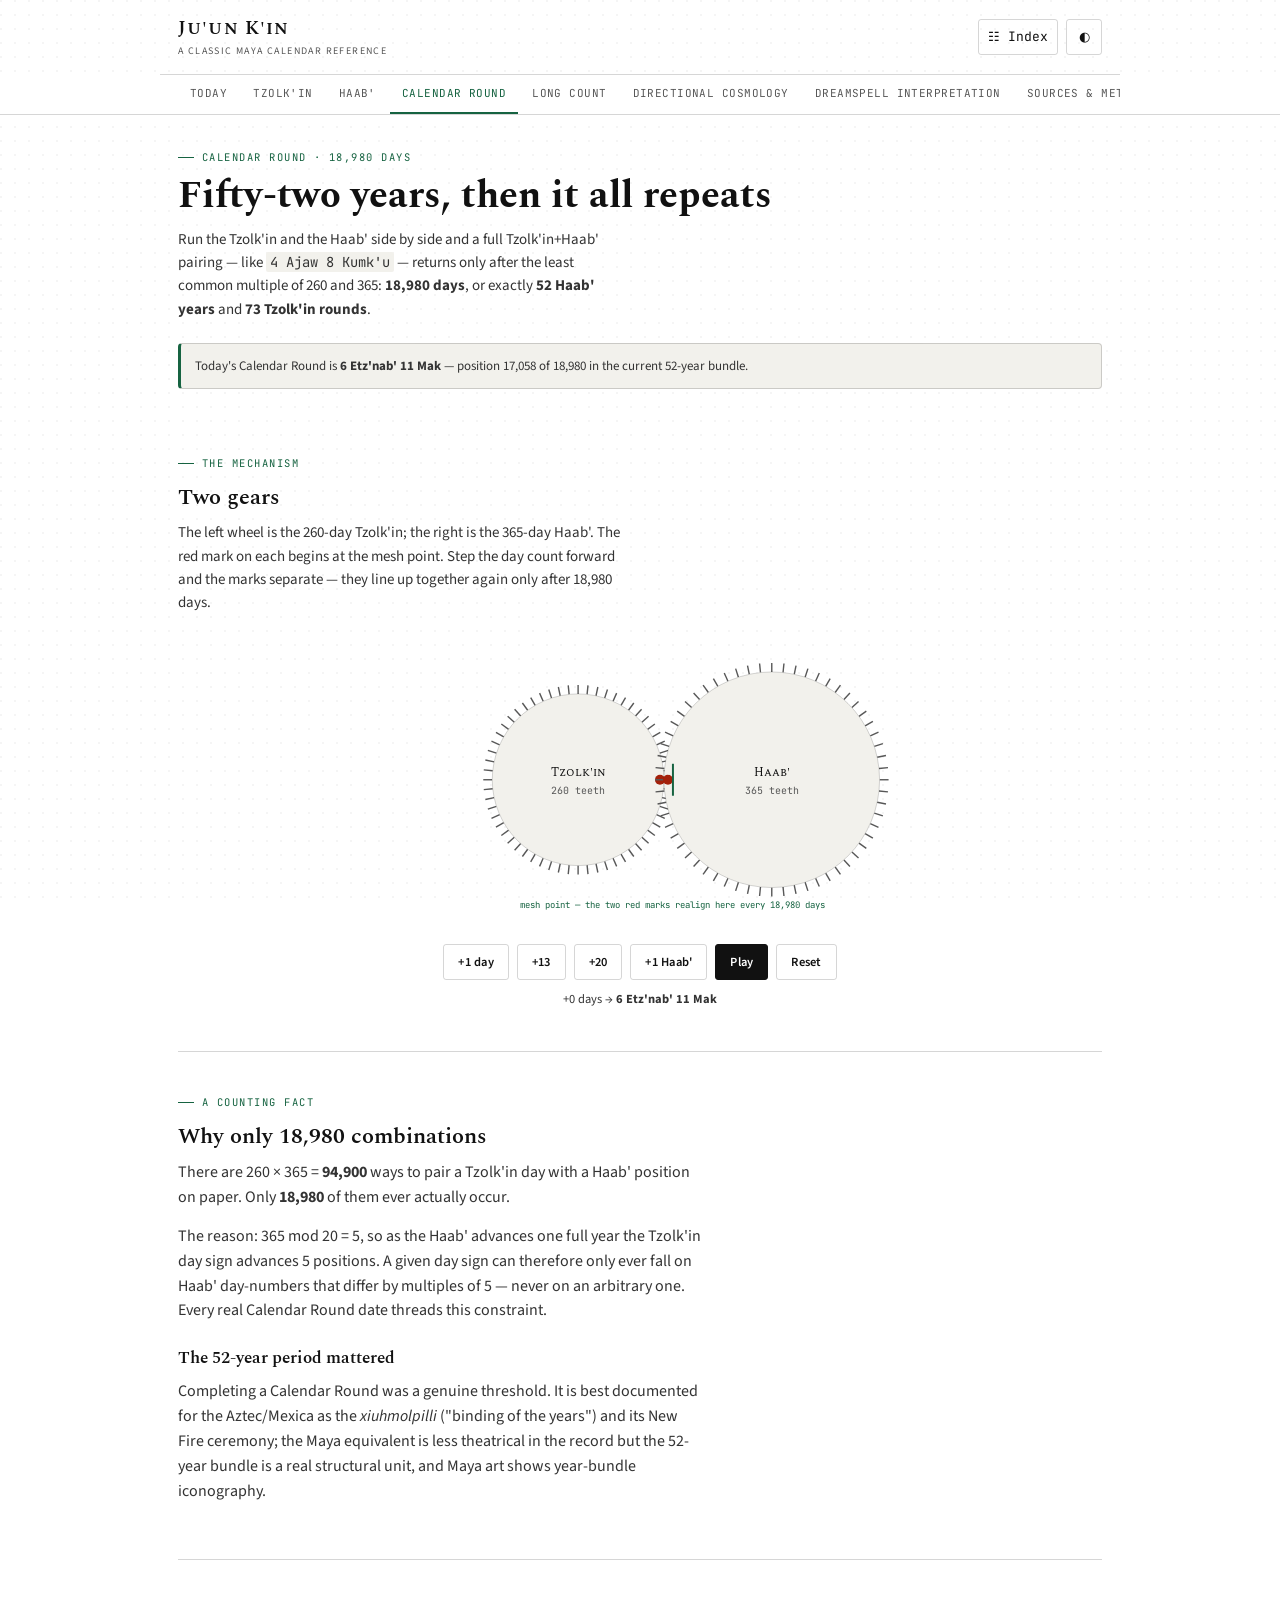
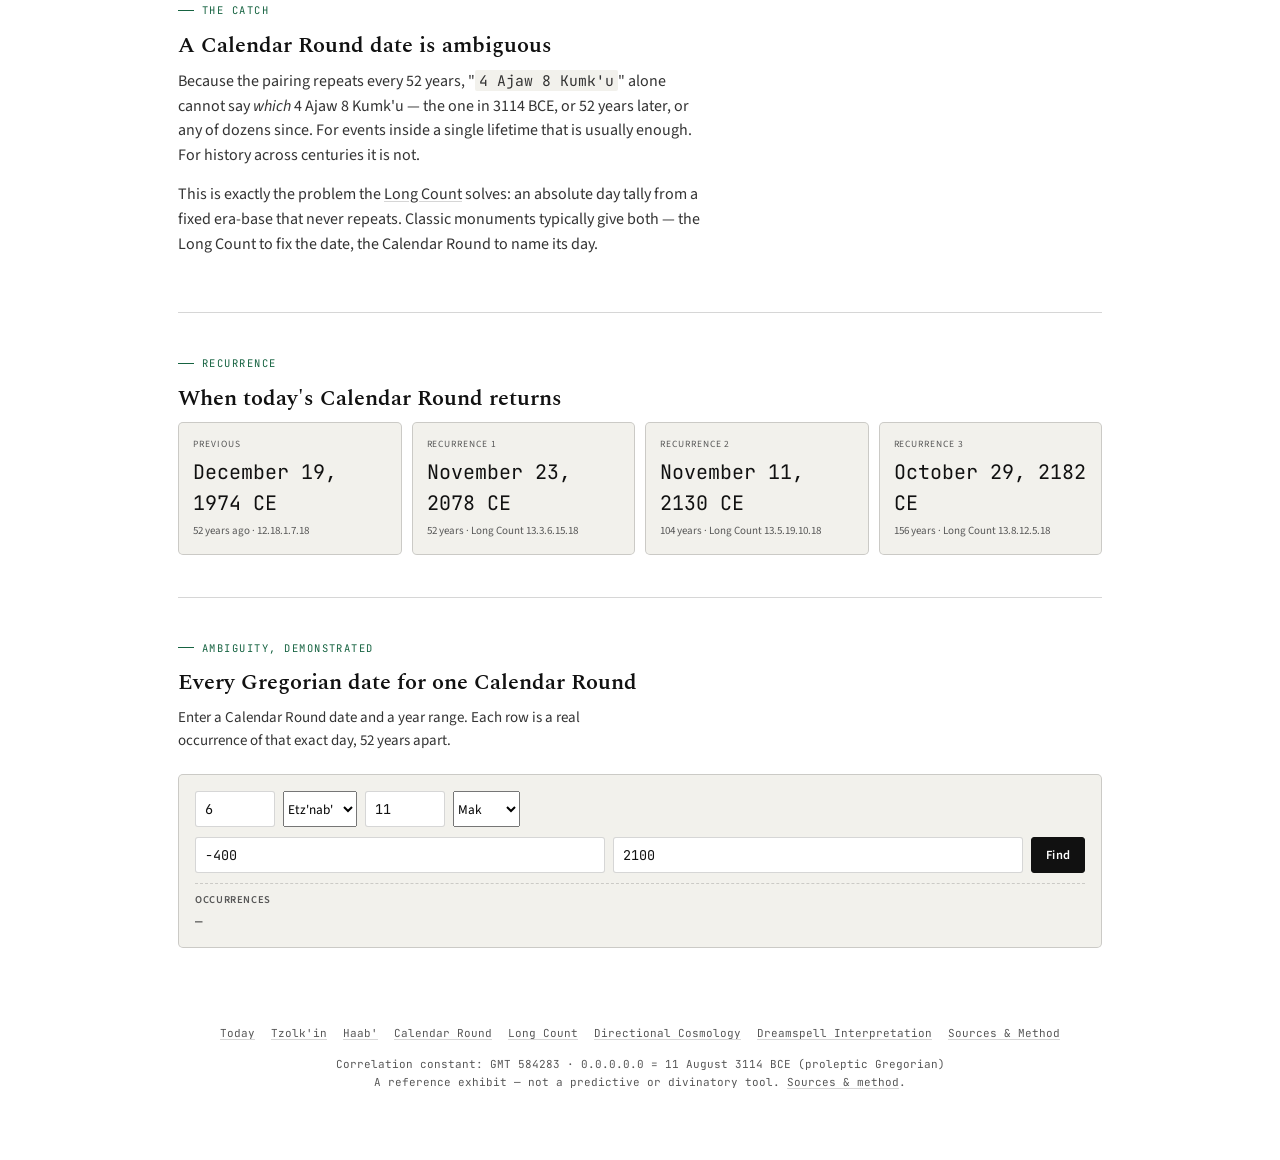
==== calendar-round.html @ 4c9ce661 "Rebuild as a multi-page site with shared assets Split the single index.html into eight pages sharing" ====
<!DOCTYPE html>
<html lang="en">
<head>
<meta charset="UTF-8">
<meta name="viewport" content="width=device-width, initial-scale=1.0, viewport-fit=cover">
<title>The Calendar Round — 52 Years of Meshed Cycles — Ju'un K'in</title>
<meta name="description" content="How the 260-day Tzolk'in and 365-day Haab' mesh into an 18,980-day (52-year) Calendar Round, why a Calendar Round date is ambiguous in absolute time, and when today's combination recurs.">
<link rel="canonical" href="https://followorbounce.github.io/Maya-Calendar/calendar-round.html">
<meta name="theme-color" content="#F2F1EC">
<link rel="icon" href="assets/favicon.svg" type="image/svg+xml">
<meta property="og:type" content="article">
<meta property="og:title" content="The Calendar Round — 52 Years of Meshed Cycles">
<meta property="og:description" content="How the Tzolk'in and Haab' mesh into a 52-year cycle, why the date is ambiguous, and when today's recurs.">
<meta property="og:url" content="https://followorbounce.github.io/Maya-Calendar/calendar-round.html">
<meta property="og:site_name" content="Ju'un K'in">
<meta name="twitter:card" content="summary">
<link rel="manifest" href="manifest.webmanifest">
<link rel="preconnect" href="https://fonts.googleapis.com">
<link rel="preconnect" href="https://fonts.gstatic.com" crossorigin>
<link href="https://fonts.googleapis.com/css2?family=Spectral:wght@400;500;600;700&family=Spectral+SC:wght@500;600&family=Source+Sans+3:wght@400;500;600&family=JetBrains+Mono:wght@400;500&display=swap" rel="stylesheet">
<link rel="stylesheet" href="assets/styles.css">
<script src="assets/calendar.js"></script>
<script src="assets/site.js" defer></script>
</head>
<body data-page="calendar-round">

<div id="site-header"></div>

<main class="wrap">

  <section class="hero-intro">
    <div class="eyebrow">Calendar Round · 18,980 days</div>
    <h1 class="page-title">Fifty-two years, then it all repeats</h1>
    <p class="lede">Run the Tzolk'in and the Haab' side by side and a full Tzolk'in+Haab' pairing — like <span class="mono">4 Ajaw 8 Kumk'u</span> — returns only after the least common multiple of 260 and 365: <b>18,980 days</b>, or exactly <b>52 Haab' years</b> and <b>73 Tzolk'in rounds</b>.</p>
    <div class="callout" id="todayLine">—</div>
  </section>

  <section class="section">
    <div class="eyebrow">The mechanism</div>
    <h2 class="title">Two gears</h2>
    <p class="lede">The left wheel is the 260-day Tzolk'in; the right is the 365-day Haab'. The red mark on each begins at the mesh point. Step the day count forward and the marks separate — they line up together again only after 18,980 days.</p>
    <div class="gear-stage" id="gearStage"></div>
    <div class="gear-controls">
      <button class="btn ghost" data-step="1">+1 day</button>
      <button class="btn ghost" data-step="13">+13</button>
      <button class="btn ghost" data-step="20">+20</button>
      <button class="btn ghost" data-step="365">+1 Haab'</button>
      <button class="btn" id="gearPlay">Play</button>
      <button class="btn ghost" id="gearReset">Reset</button>
    </div>
    <div class="scale-note" id="gearNote" style="margin-top:10px">—</div>
  </section>

  <section class="section">
    <div class="eyebrow">A counting fact</div>
    <h2 class="title">Why only 18,980 combinations</h2>
    <div class="prose">
      <p>There are 260 × 365 = <b>94,900</b> ways to pair a Tzolk'in day with a Haab' position on paper. Only <b>18,980</b> of them ever actually occur.</p>
      <p>The reason: 365 mod 20 = 5, so as the Haab' advances one full year the Tzolk'in day sign advances 5 positions. A given day sign can therefore only ever fall on Haab' day-numbers that differ by multiples of 5 — never on an arbitrary one. Every real Calendar Round date threads this constraint.</p>
      <h3>The 52-year period mattered</h3>
      <p>Completing a Calendar Round was a genuine threshold. It is best documented for the Aztec/Mexica as the <em>xiuhmolpilli</em> ("binding of the years") and its New Fire ceremony; the Maya equivalent is less theatrical in the record but the 52-year bundle is a real structural unit, and Maya art shows year-bundle iconography.</p>
    </div>
  </section>

  <section class="section">
    <div class="eyebrow">The catch</div>
    <h2 class="title">A Calendar Round date is ambiguous</h2>
    <div class="prose">
      <p>Because the pairing repeats every 52 years, "<span class="mono">4 Ajaw 8 Kumk'u</span>" alone cannot say <em>which</em> 4 Ajaw 8 Kumk'u — the one in 3114 BCE, or 52 years later, or any of dozens since. For events inside a single lifetime that is usually enough. For history across centuries it is not.</p>
      <p>This is exactly the problem the <a href="long-count.html">Long Count</a> solves: an absolute day tally from a fixed era-base that never repeats. Classic monuments typically give both — the Long Count to fix the date, the Calendar Round to name its day.</p>
    </div>
  </section>

  <section class="section">
    <div class="eyebrow">Recurrence</div>
    <h2 class="title">When today's Calendar Round returns</h2>
    <div class="kpi-row" id="recurRow"></div>
  </section>

  <section class="section">
    <div class="eyebrow">Ambiguity, demonstrated</div>
    <h2 class="title">Every Gregorian date for one Calendar Round</h2>
    <p class="lede">Enter a Calendar Round date and a year range. Each row is a real occurrence of that exact day, 52 years apart.</p>
    <div class="field-card">
      <div class="field-row">
        <input type="number" id="crNum" min="1" max="13" placeholder="4" aria-label="Tzolk'in number" style="max-width:80px">
        <select id="crSign" aria-label="Tzolk'in day sign"></select>
        <input type="number" id="crDay" min="0" max="19" placeholder="8" aria-label="Haab' day" style="max-width:80px">
        <select id="crMonth" aria-label="Haab' month"></select>
      </div>
      <div class="field-row">
        <input type="number" id="crFrom" placeholder="from year, e.g. -400" aria-label="From year">
        <input type="number" id="crTo" placeholder="to year, e.g. 2100" aria-label="To year">
        <button class="btn" id="crGo">Find</button>
      </div>
      <div class="result-line" id="crOut"><b>Occurrences</b>—</div>
    </div>
  </section>

</main>

<div id="site-footer"></div>

<script>
(function () {
  var MC = window.MC;
  var tz; try { tz = Intl.DateTimeFormat().resolvedOptions().timeZone; } catch (e) { tz = 'UTC'; }
  var td = MC.todayInZone(tz);
  var R = MC.readingFromGregorian(td.y, td.m, td.d);

  document.getElementById('todayLine').innerHTML =
    "Today's Calendar Round is <b>" + MC.calendarRoundLabel(R) + "</b> — position " +
    R.crPos.toLocaleString() + " of 18,980 in the current 52-year bundle.";

  /* ---- gears ---- */
  var offset = 0; // days stepped
  var playing = null;
  function drawGears() {
    var stage = document.getElementById('gearStage');
    var w = 460, hh = 288;
    var svg = '<svg viewBox="0 0 ' + w + ' ' + hh + '" role="img" aria-label="Meshing Tzolk\'in and Haab\' gears">';
    // two wheels that mesh at a tangent point on the horizontal centre line
    var L = { cx: 168, cy: 144, r: 86, teeth: 260, dir: 1, mesh: 90 };
    var H = { cx: 168 + 86 + 108, cy: 144, r: 108, teeth: 365, dir: -1, mesh: 270 };
    function wheel(G, label) {
      var turns = (offset / G.teeth) * G.dir;       // full turns of this wheel
      var rot = turns * 360;
      var drawn = 60, g = '<g>';
      for (var i = 0; i < drawn; i++) {
        var ang = (i / drawn) * 360 + rot;
        var rad = (ang - 90) * Math.PI / 180;
        var x1 = G.cx + G.r * Math.cos(rad), y1 = G.cy + G.r * Math.sin(rad);
        var x2 = G.cx + (G.r + 9) * Math.cos(rad), y2 = G.cy + (G.r + 9) * Math.sin(rad);
        g += '<line x1="' + x1.toFixed(1) + '" y1="' + y1.toFixed(1) + '" x2="' + x2.toFixed(1) + '" y2="' + y2.toFixed(1) + '" stroke="var(--muted-soft)" stroke-width="1.4"/>';
      }
      g += '<circle cx="' + G.cx + '" cy="' + G.cy + '" r="' + G.r + '" fill="var(--panel-alt)" stroke="var(--limestone-line)"/>';
      // "home" marker (where day 0 started) — begins at the mesh point, drifts as the wheel turns
      var hr = (G.mesh + rot - 90) * Math.PI / 180;
      g += '<circle cx="' + (G.cx + (G.r - 4) * Math.cos(hr)).toFixed(1) + '" cy="' + (G.cy + (G.r - 4) * Math.sin(hr)).toFixed(1) + '" r="5" fill="var(--cinnabar)"/>';
      g += '<text x="' + G.cx + '" y="' + (G.cy - 4) + '" text-anchor="middle" font-family="var(--serif-sc)" font-size="12" fill="var(--ink)">' + label + '</text>';
      g += '<text x="' + G.cx + '" y="' + (G.cy + 14) + '" text-anchor="middle" font-family="var(--mono)" font-size="10" fill="var(--muted-soft)">' + G.teeth + ' teeth</text>';
      return g + '</g>';
    }
    svg += wheel(L, "Tzolk'in");
    svg += wheel(H, "Haab'");
    // fixed mesh marker + label
    var mx = L.cx + L.r + 9;
    svg += '<line x1="' + mx + '" y1="' + (L.cy - 16) + '" x2="' + mx + '" y2="' + (L.cy + 16) + '" stroke="var(--jade)" stroke-width="2"/>';
    svg += '<text x="' + mx + '" y="272" text-anchor="middle" font-family="var(--mono)" font-size="9" fill="var(--jade)">mesh point — the two red marks realign here every 18,980 days</text>';
    svg += '</svg>';
    stage.innerHTML = svg;
  }
  function gearNote() {
    var total = R.total + offset;
    var r = MC.readingFromTotal(total);
    var toAlign = MC.mod(-offset, 18980);
    document.getElementById('gearNote').innerHTML =
      '+' + offset.toLocaleString() + ' days → <b>' + r.tz.num + ' ' + r.tz.sign + ' ' + MC.haabLabel(r.hb) + '</b>' +
      (offset === 0 ? '' : ' · realigns with today\'s pairing in ' + toAlign.toLocaleString() + ' days (' + (toAlign / 365).toFixed(1) + ' Haab\' years)');
  }
  document.getElementById('gearStage').closest('section').addEventListener('click', function (e) {
    var b = e.target.closest('[data-step]'); if (!b) return;
    offset += +b.dataset.step; drawGears(); gearNote();
  });
  document.getElementById('gearReset').addEventListener('click', function () {
    offset = 0; stopPlay(); drawGears(); gearNote();
  });
  function stopPlay() { if (playing) { clearInterval(playing); playing = null; document.getElementById('gearPlay').textContent = 'Play'; } }
  document.getElementById('gearPlay').addEventListener('click', function () {
    if (playing) { stopPlay(); return; }
    this.textContent = 'Pause';
    playing = setInterval(function () { offset += 73; drawGears(); gearNote(); }, 90);
  });
  drawGears(); gearNote();

  /* ---- recurrence ---- */
  (function () {
    var rows = [];
    for (var k = 1; k <= 3; k++) {
      var total = R.total + k * 18980;
      var g = MC.jdnToGregorian(total + MC.CORRELATION);
      rows.push('<div class="kpi"><div class="kpi-k">Recurrence ' + k + '</div><div class="kpi-v">' + MC.formatGregorian(g) +
        '</div><div class="kpi-sub">' + (k * 52) + ' years · Long Count ' + MC.formatLC(MC.longCountFromTotal(total)) + '</div></div>');
    }
    var prev = R.total - 18980, pg = MC.jdnToGregorian(prev + MC.CORRELATION);
    rows.unshift('<div class="kpi"><div class="kpi-k">Previous</div><div class="kpi-v">' + MC.formatGregorian(pg) +
      '</div><div class="kpi-sub">52 years ago · ' + MC.formatLC(MC.longCountFromTotal(prev)) + '</div></div>');
    document.getElementById('recurRow').innerHTML = rows.join('');
  })();

  /* ---- ambiguity finder ---- */
  (function () {
    document.getElementById('crSign').innerHTML = MC.DAY_SIGNS.map(function (s) { return '<option>' + s + '</option>'; }).join('');
    document.getElementById('crMonth').innerHTML = MC.HAAB_MONTHS.map(function (m) { return '<option>' + m + '</option>'; }).join('');
    document.getElementById('crNum').value = R.tz.num;
    document.getElementById('crSign').value = R.tz.sign;
    document.getElementById('crDay').value = R.hb.day;
    document.getElementById('crMonth').value = R.hb.month;
    document.getElementById('crFrom').value = -400;
    document.getElementById('crTo').value = 2100;

    document.getElementById('crGo').addEventListener('click', function () {
      var num = +document.getElementById('crNum').value;
      var sign = document.getElementById('crSign').value;
      var day = +document.getElementById('crDay').value;
      var month = document.getElementById('crMonth').value;
      var y0 = +document.getElementById('crFrom').value, y1 = +document.getElementById('crTo').value;
      // find CR position p in 0..18979
      var p = -1;
      for (var i = 0; i < 18980; i++) {
        var tzz = MC.tzolkinFromTotal(i), hb = MC.haabFromTotal(i);
        if (tzz.num === num && tzz.sign === sign && hb.day === day && hb.month === month) { p = i; break; }
      }
      var out = document.getElementById('crOut');
      if (p < 0) { out.innerHTML = '<b>Occurrences</b>That Tzolk\'in + Haab\' pairing never occurs — the 5-day offset rule forbids it.'; return; }
      var lo = MC.gregorianToJDN(y0, 1, 1) - MC.CORRELATION;
      var hi = MC.gregorianToJDN(y1, 12, 31) - MC.CORRELATION;
      var kmin = Math.ceil((lo - p) / 18980), kmax = Math.floor((hi - p) / 18980);
      var list = [];
      for (var k = kmin; k <= kmax && list.length < 40; k++) {
        var total = p + k * 18980;
        list.push(MC.formatGregorian(MC.jdnToGregorian(total + MC.CORRELATION)) + '  ·  ' + MC.formatLC(MC.longCountFromTotal(total)));
      }
      out.innerHTML = '<b>' + list.length + ' occurrence' + (list.length === 1 ? '' : 's') + ' of ' + num + ' ' + sign + ' ' +
        (day === 0 ? 'Seating of ' : day + ' ') + month + '</b>' + list.join('<br>');
    });
  })();

  window.dispatchEvent(new Event('mc:rendered'));
})();
</script>
</body>
</html>
---- assets/styles.css ----
/* ============================================================
   JU'UN K'IN — shared design system
   Limestone / obsidian / jade / cinnabar palette.
   Light + dark, no !important overrides.
   ============================================================ */
:root{
  --limestone:#FFFFFF;
  --limestone-dim:#F2F1EC;
  --limestone-line:rgba(0,0,0,0.16);
  --panel:#FFFFFF;
  --panel-alt:#F2F1EC;

  --ink:#111111;
  --muted:#333333;
  --muted-soft:#575757;

  --jade:#166341;
  --jade-deep:#0E4A30;
  --cinnabar:#A3200A;
  --mayablue:#0B5C73;
  --ochre:#8A5A00;

  --dream:#6C2BD9;          /* modern / Dreamspell accent — deliberately un-Maya */
  --dream-soft:#EDE4FB;

  --serif:'Spectral', Georgia, 'Times New Roman', serif;
  --serif-sc:'Spectral SC', 'Spectral', Georgia, serif;
  --sans:'Source Sans 3', system-ui, -apple-system, Segoe UI, Roboto, sans-serif;
  --mono:'JetBrains Mono', ui-monospace, SFMono-Regular, Menlo, monospace;

  --r:3px;
  --wrap:960px;
  --shadow:0 1px 2px rgba(0,0,0,.05);
  color-scheme:light;
}

@media (prefers-color-scheme:dark){
  :root:not([data-theme="light"]){
    --limestone:#14140F;
    --limestone-dim:#1E1E18;
    --limestone-line:rgba(255,255,255,0.16);
    --panel:#1A1A14;
    --panel-alt:#232319;
    --ink:#F1EFE6;
    --muted:#C7C4B6;
    --muted-soft:#9A9788;
    --jade:#4FB98A;
    --jade-deep:#2E8A63;
    --cinnabar:#E06248;
    --mayablue:#5FB6CC;
    --ochre:#D2A24C;
    --dream:#B18CF0;
    --dream-soft:#2A2036;
    --shadow:0 1px 2px rgba(0,0,0,.4);
    color-scheme:dark;
  }
}
:root[data-theme="dark"]{
  --limestone:#14140F;
  --limestone-dim:#1E1E18;
  --limestone-line:rgba(255,255,255,0.16);
  --panel:#1A1A14;
  --panel-alt:#232319;
  --ink:#F1EFE6;
  --muted:#C7C4B6;
  --muted-soft:#9A9788;
  --jade:#4FB98A;
  --jade-deep:#2E8A63;
  --cinnabar:#E06248;
  --mayablue:#5FB6CC;
  --ochre:#D2A24C;
  --dream:#B18CF0;
  --dream-soft:#2A2036;
  --shadow:0 1px 2px rgba(0,0,0,.4);
  color-scheme:dark;
}

*{box-sizing:border-box; margin:0; padding:0;}
html{scroll-behavior:smooth; background:var(--limestone); color:var(--ink);}
@media (prefers-reduced-motion:reduce){ html{scroll-behavior:auto;} *{animation-duration:.001ms !important; transition-duration:.001ms !important;} }

body{
  background:var(--limestone);
  color:var(--ink);
  font-family:var(--sans);
  line-height:1.55;
  -webkit-font-smoothing:antialiased;
  padding-bottom:56px;
  transition:background .3s ease, color .3s ease;
}
img{max-width:100%;}
[hidden]{display:none !important;}
::selection{ background:var(--ochre); color:#fff; }
a{color:inherit; text-decoration-color:var(--limestone-line); text-underline-offset:2px;}
a:hover{ text-decoration-color:currentColor; }
button,select,input{font-family:inherit;}

body::before{
  content:""; position:fixed; inset:0; pointer-events:none; z-index:0;
  opacity:.045;
  background-image:radial-gradient(circle at 1px 1px, currentColor 1px, transparent 0);
  background-size:14px 14px;
}

.wrap{ max-width:var(--wrap); margin:0 auto; padding-inline:18px; position:relative; z-index:1; }

/* ---------- TOP BAR / NAV ---------- */
.topbar{
  display:flex; align-items:center; justify-content:space-between; gap:14px;
  padding:14px 18px; max-width:var(--wrap); margin:0 auto;
  border-bottom:1px solid var(--limestone-line);
  position:relative; z-index:5;
}
.brand{ display:flex; flex-direction:column; gap:1px; text-decoration:none; }
.brand .glyph-mark{ font-family:var(--serif-sc); font-size:19px; letter-spacing:.06em; font-weight:600; }
.brand .sub{ font-size:10px; letter-spacing:.14em; text-transform:uppercase; color:var(--muted-soft); }
.topctrls{ display:flex; gap:8px; align-items:center; }
.iconbtn{
  border:1px solid var(--limestone-line); background:transparent; color:var(--ink);
  min-width:36px; height:36px; padding:0 9px; border-radius:var(--r); cursor:pointer;
  display:inline-flex; align-items:center; justify-content:center; gap:6px;
  font-size:13px; font-family:var(--mono); transition:.15s;
}
.iconbtn:hover{ background:var(--limestone-dim); }
:focus-visible{ outline:2px solid var(--ochre); outline-offset:2px; }

/* section nav strip */
.secnav{
  border-bottom:1px solid var(--limestone-line);
  position:sticky; top:0; z-index:4;
  background:color-mix(in srgb, var(--limestone) 92%, transparent);
  backdrop-filter:blur(6px);
}
.secnav-inner{
  max-width:var(--wrap); margin:0 auto; padding:0 18px;
  display:flex; gap:2px; overflow-x:auto; scrollbar-width:none;
}
.secnav-inner::-webkit-scrollbar{ display:none; }
.secnav a{
  flex:0 0 auto; padding:10px 12px; font-family:var(--mono); font-size:11px;
  letter-spacing:.04em; text-transform:uppercase; color:var(--muted-soft);
  text-decoration:none; border-bottom:2px solid transparent; white-space:nowrap;
}
.secnav a:hover{ color:var(--ink); }
.secnav a[aria-current="page"]{ color:var(--jade); border-bottom-color:var(--jade); }
.secnav a.soon::after{ content:"soon"; font-size:8px; margin-left:5px; opacity:.6; vertical-align:top; }

/* sticky mini-readout */
.mini-today{
  position:sticky; top:41px; z-index:3;
  display:none; gap:14px; align-items:baseline;
  max-width:var(--wrap); margin:0 auto; padding:7px 18px;
  font-family:var(--mono); font-size:11.5px;
  background:color-mix(in srgb, var(--limestone) 92%, transparent);
  backdrop-filter:blur(6px);
  border-bottom:1px solid var(--limestone-line);
}
.mini-today.show{ display:flex; }
.mini-today b{ color:var(--jade); }

/* ---------- HEADINGS / SECTIONS ---------- */
.eyebrow{
  font-family:var(--mono); font-size:10.5px; letter-spacing:.14em; text-transform:uppercase;
  color:var(--jade); display:flex; align-items:center; gap:8px; margin-bottom:10px;
}
.eyebrow::before{ content:""; width:16px; height:1px; background:currentColor; }
h1.page-title{ font-family:var(--serif); font-weight:700; font-size:clamp(26px,5vw,38px); line-height:1.12; margin-bottom:10px; }
h2.title{ font-family:var(--serif); font-weight:600; font-size:22px; margin-bottom:6px; }
h3{ font-family:var(--serif); font-weight:600; font-size:17px; }
.section{ padding:42px 0; border-bottom:1px solid var(--limestone-line); }
.section:last-of-type{ border-bottom:none; }
p.lede{ max-width:64ch; color:var(--muted); font-size:15px; margin-bottom:22px; }
.prose{ max-width:66ch; }
.prose p{ color:var(--muted); margin-bottom:14px; }
.prose h3{ margin:22px 0 8px; color:var(--ink); }
.prose ul{ margin:0 0 14px 20px; color:var(--muted); }
.prose li{ margin-bottom:5px; }
.mono,code{ font-family:var(--mono); font-size:.92em; background:var(--panel-alt); padding:1px 4px; border-radius:2px; }
.hero-intro{ padding:34px 0 10px; }

/* ---------- TODAY CARD ---------- */
.today-card{
  border:1px solid var(--limestone-line); border-radius:6px;
  background:var(--panel-alt); box-shadow:var(--shadow);
  padding:22px 20px; position:relative; overflow:hidden;
}
.today-card::after{
  content:""; position:absolute; left:0; right:0; top:0; height:3px;
  background:repeating-linear-gradient(90deg,var(--cinnabar) 0 14px,var(--ochre) 14px 28px,var(--jade) 28px 42px,var(--mayablue) 42px 56px);
  opacity:.85;
}
.lc-display{ font-family:var(--mono); font-size:clamp(26px,7vw,40px); letter-spacing:.02em; font-weight:500; margin:8px 0 2px; }
.lc-display span{ color:var(--muted-soft); font-size:.7em; padding:0 2px; }
.greg-line{ font-size:13.5px; color:var(--muted); margin-bottom:16px; display:flex; flex-wrap:wrap; gap:6px 12px; align-items:center; }
.tz-field{ display:inline-flex; align-items:center; gap:5px; font-size:11.5px; color:var(--muted-soft); }
.tz-select{ font-family:var(--mono); font-size:11.5px; background:transparent; border:1px solid var(--limestone-line); border-radius:var(--r); padding:3px 5px; color:var(--ink); }
.stat-grid{ display:grid; grid-template-columns:repeat(2,1fr); gap:1px; background:var(--limestone-line); border:1px solid var(--limestone-line); border-radius:5px; overflow:hidden; }
@media(min-width:640px){ .stat-grid{ grid-template-columns:repeat(4,1fr); } }
.stat{ background:var(--panel); padding:12px; }
.stat .k{ font-size:9.5px; text-transform:uppercase; letter-spacing:.1em; color:var(--muted-soft); margin-bottom:5px; }
.stat .v{ font-family:var(--serif); font-size:17px; font-weight:600; }
.stat .v small{ font-family:var(--sans); font-size:10.5px; font-weight:400; color:var(--muted-soft); display:block; margin-top:2px; }
.card-actions{ display:flex; flex-wrap:wrap; gap:8px; margin-top:14px; }

/* ---------- BUTTONS / CHIPS ---------- */
.btn{
  font-family:var(--sans); font-size:12.5px; font-weight:600; letter-spacing:.02em;
  padding:8px 14px; border-radius:var(--r); border:1px solid var(--ink);
  background:var(--ink); color:var(--limestone); cursor:pointer; transition:.15s;
}
.btn:hover{ opacity:.85; }
.btn.ghost{ background:transparent; color:var(--ink); border-color:var(--limestone-line); }
.chiprow{ display:flex; gap:6px; flex-wrap:wrap; }
.chip{
  flex:0 0 auto; font-family:var(--mono); font-size:11px; padding:6px 11px; border-radius:20px;
  border:1px solid var(--limestone-line); background:transparent; color:var(--ink); cursor:pointer; white-space:nowrap;
}
.chip:hover{ border-color:var(--ink); }
.chip.active{ background:var(--jade); border-color:var(--jade); color:#fff; }
.scale-row{ display:flex; gap:6px; overflow-x:auto; padding:14px 0 4px; scrollbar-width:none; }
.scale-row::-webkit-scrollbar{ display:none; }
.scale-note{ font-size:12.5px; color:var(--muted); text-align:center; min-height:18px; }

/* ---------- RINGS ---------- */
.ring-stage{ display:flex; flex-direction:column; align-items:center; gap:16px; }
.ring-svg-holder{ width:100%; max-width:430px; aspect-ratio:1/1; margin:0 auto; }
svg.rings{ width:100%; height:100%; overflow:visible; }
.ring-seg{ cursor:pointer; transition:opacity .15s, filter .15s; }
.ring-seg:hover,.ring-seg:focus-visible,.ring-seg.active{ filter:brightness(1.15); }
.ring-center-label{ font-family:var(--serif-sc); font-size:11px; text-anchor:middle; fill:#F1EFE6; letter-spacing:.03em; }
.ring-legend{ display:flex; flex-wrap:wrap; gap:8px 14px; justify-content:center; font-size:11px; color:var(--muted); }
.ring-legend .dot{ width:8px; height:8px; border-radius:50%; display:inline-block; margin-right:5px; vertical-align:middle; }

/* ---------- EXPLORER GRID / FIELDS ---------- */
.explorer-grid{ display:grid; gap:14px; }
@media(min-width:640px){ .explorer-grid{ grid-template-columns:1fr 1fr; } }
.field-card{ border:1px solid var(--limestone-line); border-radius:5px; padding:16px; background:var(--panel-alt); }
.field-card label{ font-size:10.5px; text-transform:uppercase; letter-spacing:.1em; color:var(--muted-soft); display:block; margin-bottom:6px; }
.field-row{ display:flex; gap:8px; margin-bottom:10px; flex-wrap:wrap; }
input[type=date],input[type=text],input[type=number]{
  font-family:var(--mono); font-size:13.5px; padding:8px 9px; border:1px solid var(--limestone-line);
  border-radius:var(--r); background:var(--panel); color:var(--ink); flex:1; min-width:0;
}
.result-line{ font-family:var(--mono); font-size:12.5px; color:var(--muted); padding-top:8px; border-top:1px dashed var(--limestone-line); margin-top:8px; }
.result-line b{ font-family:var(--sans); font-weight:600; color:var(--muted-soft); font-size:10.5px; text-transform:uppercase; letter-spacing:.06em; display:block; margin-bottom:3px; }

/* ---------- SYMBOL EXPLORER ---------- */
.filter-row{ display:flex; flex-wrap:wrap; gap:7px; margin-bottom:18px; }
.filter-chip{
  font-family:var(--mono); font-size:10.5px; padding:5px 10px; border-radius:20px;
  border:1px solid var(--limestone-line); background:transparent; color:var(--muted); cursor:pointer;
}
.filter-chip.on{ background:var(--limestone-dim); border-color:var(--ink); color:var(--ink); }
.filter-chip.modern{ border-style:dashed; }
.sign-grid{ display:grid; grid-template-columns:repeat(auto-fill,minmax(74px,1fr)); gap:8px; }
.daychip{
  aspect-ratio:1/1; border:1px solid var(--limestone-line); border-radius:5px; background:var(--panel-alt);
  display:flex; flex-direction:column; align-items:center; justify-content:center; cursor:pointer; gap:4px; transition:.15s;
}
.daychip:hover{ border-color:var(--ink); }
.daychip.current{ border-color:var(--jade); box-shadow:inset 0 0 0 1px var(--jade); }
.daychip .g{ width:28px; height:28px; }
.daychip .n{ font-size:9.5px; font-weight:600; text-align:center; line-height:1.1; padding:0 2px; }
.daychip .idx{ font-family:var(--mono); font-size:8px; color:var(--muted-soft); }
.detail-panel{ margin-top:16px; border:1px solid var(--limestone-line); border-radius:6px; padding:18px; background:var(--panel-alt); }
.detail-panel[hidden]{ display:none; }
.detail-head{ display:flex; gap:14px; align-items:center; margin-bottom:12px; }
.detail-head .g-big{ width:56px; height:56px; flex:0 0 auto; }
.detail-head .m{ font-size:12px; color:var(--muted); font-style:italic; }
.note-row{ display:flex; gap:8px; font-size:13px; margin-bottom:9px; align-items:flex-start; }
.note-row p{ color:var(--muted); }
.tag{ font-family:var(--mono); font-size:9px; text-transform:uppercase; letter-spacing:.05em; padding:2px 6px; border-radius:3px; flex:0 0 auto; margin-top:2px; }
.tag.primary{ background:var(--jade); color:#fff; }
.tag.colonial{ background:var(--ochre); color:#241a05; }
.tag.reconstruction{ background:var(--mayablue); color:#fff; }
.tag.speculative{ background:transparent; border:1px dashed var(--cinnabar); color:var(--cinnabar); }
.tag.modern{ background:transparent; border:1px dashed currentColor; opacity:.75; }

/* ---------- TABLES ---------- */
.tbl-scroll{ overflow-x:auto; }
.data-table{ width:100%; border-collapse:collapse; font-size:13px; }
.data-table th{ text-align:left; font-size:10px; text-transform:uppercase; letter-spacing:.08em; color:var(--muted-soft); padding:6px 8px; border-bottom:1px solid var(--limestone-line); white-space:nowrap; }
.data-table td{ padding:7px 8px; border-bottom:1px solid var(--limestone-line); font-family:var(--mono); vertical-align:top; }
.data-table td.name{ font-family:var(--sans); font-weight:600; }
.data-table td.txt{ font-family:var(--sans); color:var(--muted); white-space:normal; min-width:220px; }
.data-table tr.highlight td{ background:var(--panel-alt); }
.data-table tr.current td{ background:color-mix(in srgb, var(--jade) 14%, transparent); }

/* ---------- DIRECTIONS ---------- */
.dir-grid{ display:grid; grid-template-columns:repeat(5,1fr); gap:6px; text-align:center; }
@media(max-width:560px){ .dir-grid{ grid-template-columns:repeat(2,1fr); } }
.dir-cell{ border:1px solid var(--limestone-line); border-radius:5px; padding:10px 6px; background:var(--panel-alt); }
.dir-cell .sw{ width:100%; height:10px; border-radius:2px; margin-bottom:8px; }
.dir-cell .lab{ font-size:11px; font-weight:600; }
.dir-cell .sub{ font-size:9.5px; color:var(--muted-soft); }

/* ---------- SPIRAL / GRID CALENDARS ---------- */
.tzolkin-grid{ display:grid; grid-template-columns:repeat(13,1fr); gap:3px; overflow-x:auto; padding-bottom:6px; }
.kin-cell{
  aspect-ratio:1/1; min-width:26px; border:1px solid var(--limestone-line); border-radius:3px;
  display:flex; align-items:center; justify-content:center; font-family:var(--mono); font-size:10px;
  cursor:pointer; background:var(--panel); color:var(--muted); transition:.1s;
}
.kin-cell:hover{ border-color:var(--ink); color:var(--ink); }
.kin-cell.current{ background:var(--jade); border-color:var(--jade); color:#fff; }
.kin-cell.trecena-start{ font-weight:700; color:var(--ink); }
.haab-strip{ display:flex; gap:2px; overflow-x:auto; padding-bottom:8px; }
.haab-month{ flex:0 0 auto; border:1px solid var(--limestone-line); border-radius:3px; padding:6px 8px; background:var(--panel-alt); font-size:11px; text-align:center; min-width:66px; }
.haab-month.wayeb{ background:color-mix(in srgb,var(--cinnabar) 12%,transparent); border-color:var(--cinnabar); }
.haab-month.current{ border-color:var(--jade); box-shadow:inset 0 0 0 1px var(--jade); }
.haab-month .mn{ font-weight:600; display:block; }
.haab-month .md{ font-family:var(--mono); font-size:9px; color:var(--muted-soft); }

/* ---------- GEARS ---------- */
.gear-stage{ width:100%; max-width:460px; aspect-ratio:16/10; margin:0 auto; }
.gear-stage svg{ width:100%; height:100%; overflow:visible; }
.gear-tooth{ fill:var(--panel-alt); stroke:var(--limestone-line); }
.gear-tooth.lit{ fill:var(--jade); stroke:var(--jade-deep); }
.gear-controls{ display:flex; gap:8px; justify-content:center; flex-wrap:wrap; margin-top:12px; }

/* ---------- COUNTDOWN / KPI ---------- */
.kpi-row{ display:grid; grid-template-columns:repeat(auto-fit,minmax(140px,1fr)); gap:10px; }
.kpi{ border:1px solid var(--limestone-line); border-radius:5px; padding:14px; background:var(--panel-alt); }
.kpi .kpi-k{ font-size:9.5px; text-transform:uppercase; letter-spacing:.1em; color:var(--muted-soft); margin-bottom:6px; }
.kpi .kpi-v{ font-family:var(--mono); font-size:20px; }
.kpi .kpi-sub{ font-size:11px; color:var(--muted-soft); margin-top:3px; }

/* ---------- NOTES / BANNERS ---------- */
.scope-note{ font-size:12.5px; color:var(--muted); border-left:2px solid var(--cinnabar); padding:10px 14px; margin-top:10px; background:var(--panel-alt); }
.callout{ border:1px solid var(--limestone-line); border-left:3px solid var(--jade); border-radius:4px; padding:12px 14px; font-size:13px; color:var(--muted); background:var(--panel-alt); margin:14px 0; }
.caveat-banner{
  border:1px solid var(--dream); border-radius:5px; background:var(--dream-soft);
  padding:12px 14px; font-size:12.5px; color:var(--ink); margin:16px 0;
  display:flex; gap:10px; align-items:flex-start;
}
.caveat-banner .badge{ font-family:var(--mono); font-size:9px; text-transform:uppercase; letter-spacing:.08em; background:var(--dream); color:#fff; padding:3px 6px; border-radius:3px; flex:0 0 auto; }

/* ---------- DREAMSPELL ---------- */
.dream-scope [data-dream-accent]{ color:var(--dream); }
.signature-card{ border:1px solid var(--dream); border-radius:6px; padding:20px; background:var(--dream-soft); }
.signature-kin{ font-family:var(--serif); font-size:clamp(20px,4vw,28px); font-weight:700; }
.oracle-grid{ display:grid; grid-template-columns:repeat(auto-fit,minmax(120px,1fr)); gap:8px; margin-top:14px; }
.oracle-cell{ border:1px solid var(--limestone-line); border-radius:4px; padding:10px; background:var(--panel); font-size:12px; }
.oracle-cell .ok{ font-size:9px; text-transform:uppercase; letter-spacing:.08em; color:var(--muted-soft); }
.tone-scale{ display:flex; gap:3px; flex-wrap:wrap; }
.tone-dot{ width:22px; height:22px; border-radius:50%; border:1px solid var(--limestone-line); display:flex; align-items:center; justify-content:center; font-family:var(--mono); font-size:9px; }
.compare-table td.diff{ color:var(--cinnabar); }

/* ---------- FOOTER ---------- */
.site-footer{ padding:34px 18px 12px; text-align:center; font-size:11px; color:var(--muted-soft); font-family:var(--mono); line-height:1.7; }
.site-footer a{ color:var(--muted-soft); }
.site-footer .fnav{ display:flex; gap:10px 16px; flex-wrap:wrap; justify-content:center; margin-bottom:12px; }

/* ---------- NAV OVERLAY (site.js) ---------- */
.nav-overlay{ position:fixed; inset:0; z-index:50; background:color-mix(in srgb,var(--limestone) 96%, transparent); backdrop-filter:blur(3px); display:flex; align-items:flex-start; justify-content:center; padding:60px 18px; overflow-y:auto; }
.nav-overlay[hidden]{ display:none; }
.nav-panel{ width:100%; max-width:520px; }
.nav-panel h2{ font-family:var(--serif-sc); font-size:14px; letter-spacing:.06em; margin-bottom:14px; }
.nav-panel ol{ list-style:none; }
.nav-panel li a{ display:flex; justify-content:space-between; gap:12px; padding:11px 4px; border-bottom:1px solid var(--limestone-line); text-decoration:none; }
.nav-panel li a:hover{ background:var(--limestone-dim); }
.nav-panel .code{ font-family:var(--mono); font-size:10px; color:var(--muted-soft); }

/* ---------- TOAST ---------- */
.toast{ position:fixed; left:50%; bottom:24px; transform:translateX(-50%); background:var(--ink); color:var(--limestone); font-family:var(--mono); font-size:12px; padding:8px 14px; border-radius:var(--r); z-index:60; opacity:0; transition:opacity .2s; pointer-events:none; }
.toast.show{ opacity:1; }
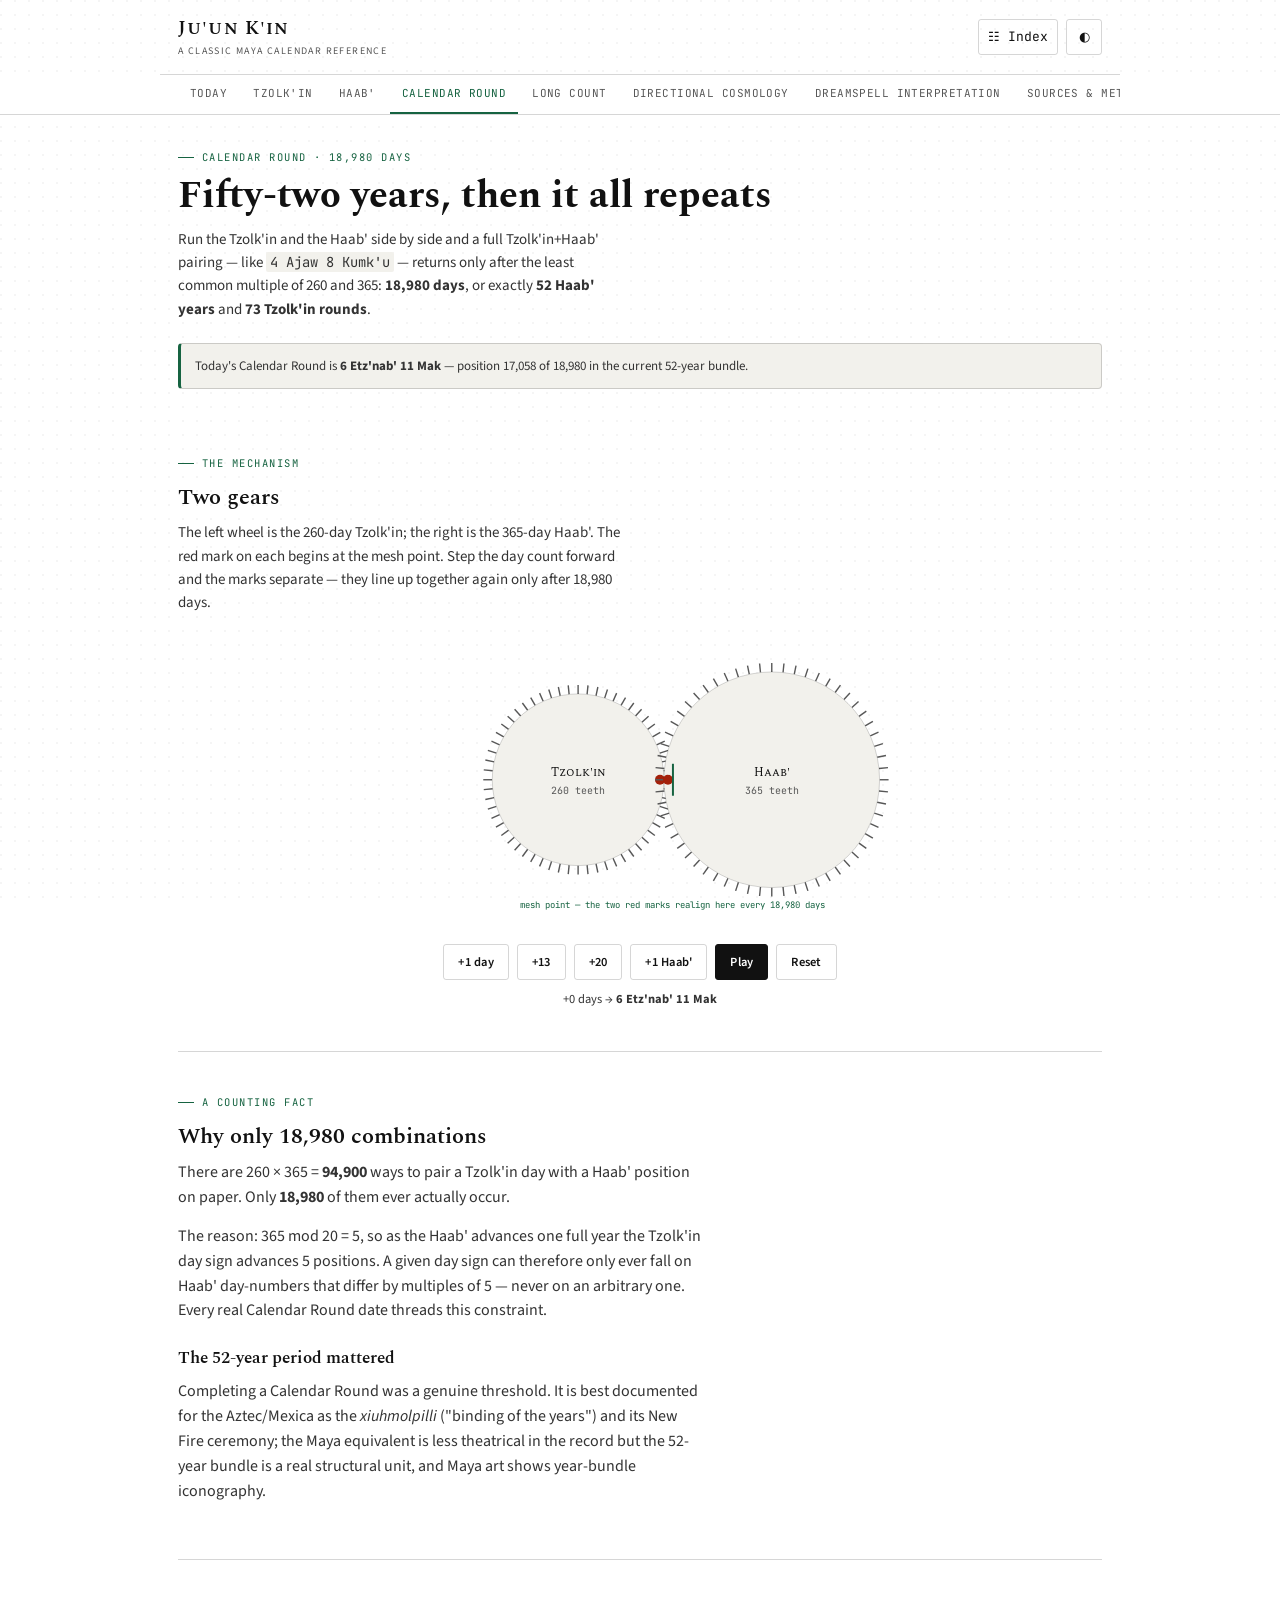
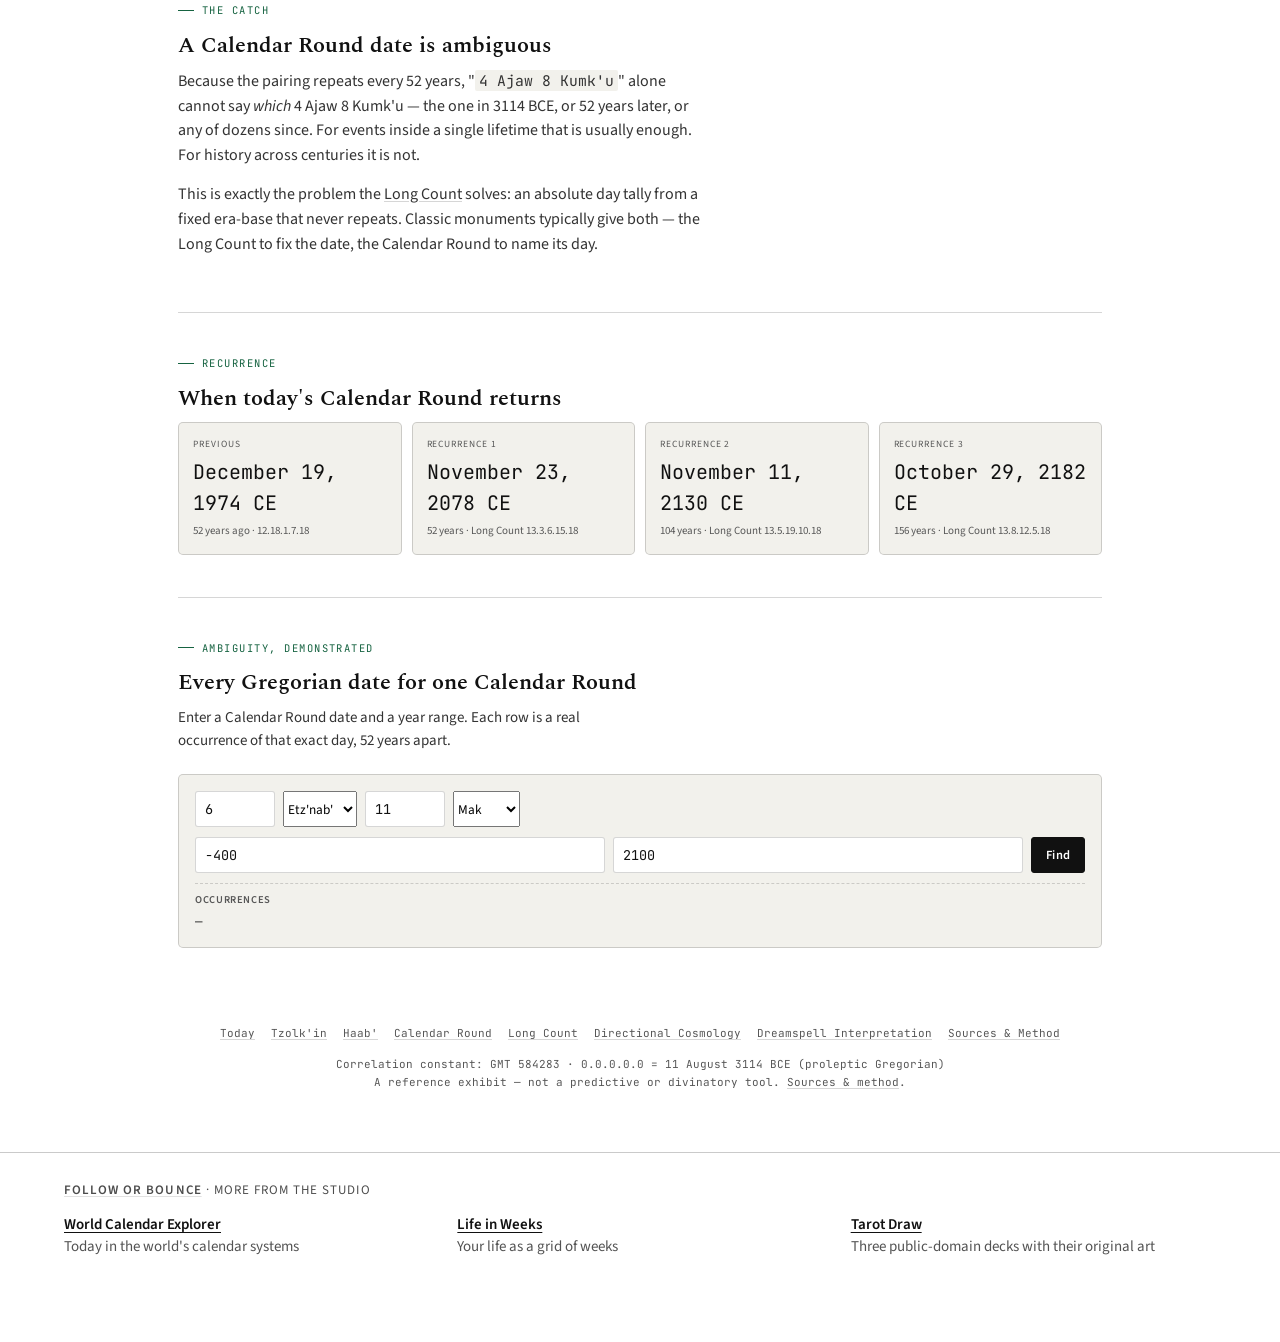
==== commit d5ce81be: "Add the Follow or Bounce network block (reach plan F2, missed on the first run) Co-Authored-By: Clau" ====
--- a/calendar-round.html
+++ b/calendar-round.html
@@ -13,7 +13,12 @@
 <meta property="og:description" content="How the Tzolk'in and Haab' mesh into a 52-year cycle, why the date is ambiguous, and when today's recurs.">
 <meta property="og:url" content="https://followorbounce.github.io/Maya-Calendar/calendar-round.html">
 <meta property="og:site_name" content="Ju'un K'in">
-<meta name="twitter:card" content="summary">
+<meta property="og:image" content="https://followorbounce.github.io/Maya-Calendar/og/calendar-round.jpg">
+<meta property="og:image:width" content="1200">
+<meta property="og:image:height" content="630">
+<meta property="og:image:alt" content="The Calendar Round — 52 Years of Meshed Cycles — Ju&#x27;un K&#x27;in · Maya Calendar">
+<meta name="twitter:card" content="summary_large_image">
+<meta name="twitter:image" content="https://followorbounce.github.io/Maya-Calendar/og/calendar-round.jpg">
 <link rel="manifest" href="manifest.webmanifest">
 <link rel="preconnect" href="https://fonts.googleapis.com">
 <link rel="preconnect" href="https://fonts.gstatic.com" crossorigin>
@@ -21,6 +26,7 @@
 <link rel="stylesheet" href="assets/styles.css">
 <script src="assets/calendar.js"></script>
 <script src="assets/site.js" defer></script>
+<script defer src="https://static.cloudflareinsights.com/beacon.min.js" data-cf-beacon='{"token": "bba4e16a7d9b4d9985eda0cda2624e60"}'></script>
 </head>
 <body data-page="calendar-round">
 
@@ -229,5 +235,8 @@
   window.dispatchEvent(new Event('mc:rendered'));
 })();
 </script>
+<!-- fob-network -->
+<aside class="fob-net" aria-label="More from Follow or Bounce"><style>.fob-net{border-top:1px solid;border-color:color-mix(in srgb,currentColor 22%,transparent);margin-top:48px;padding:28px max(16px,env(safe-area-inset-right,0px)) calc(28px + env(safe-area-inset-bottom,0px)) max(16px,env(safe-area-inset-left,0px));font-size:15px;line-height:1.45;clear:both}.fob-net>div{max-width:72rem;margin:0 auto}.fob-net p{margin:0 0 14px;font-size:13px;letter-spacing:.08em;text-transform:uppercase;opacity:.75}.fob-net p a{color:inherit;font-weight:600}.fob-net ul{list-style:none;margin:0;padding:0;display:grid;grid-template-columns:repeat(auto-fit,minmax(14rem,1fr));gap:10px 28px}.fob-net li a{display:block;min-height:44px;color:inherit;text-decoration:none}.fob-net li b{display:block;font-weight:600;text-decoration:underline;text-underline-offset:3px;text-decoration-thickness:1px}.fob-net li span{display:block;opacity:.72}.fob-net a:focus-visible{outline:2px solid currentColor;outline-offset:3px}</style><div><p><a href="https://followorbounce.github.io/">Follow or Bounce</a> · more from the studio</p><ul><li><a href="https://followorbounce.github.io/world-calendar-explorer/"><b>World Calendar Explorer</b><span>Today in the world&#x27;s calendar systems</span></a></li><li><a href="https://followorbounce.github.io/life-in-weeks"><b>Life in Weeks</b><span>Your life as a grid of weeks</span></a></li><li><a href="https://followorbounce.github.io/tarot/"><b>Tarot Draw</b><span>Three public-domain decks with their original art</span></a></li></ul></div></aside>
+<!-- /fob-network -->
 </body>
 </html>
